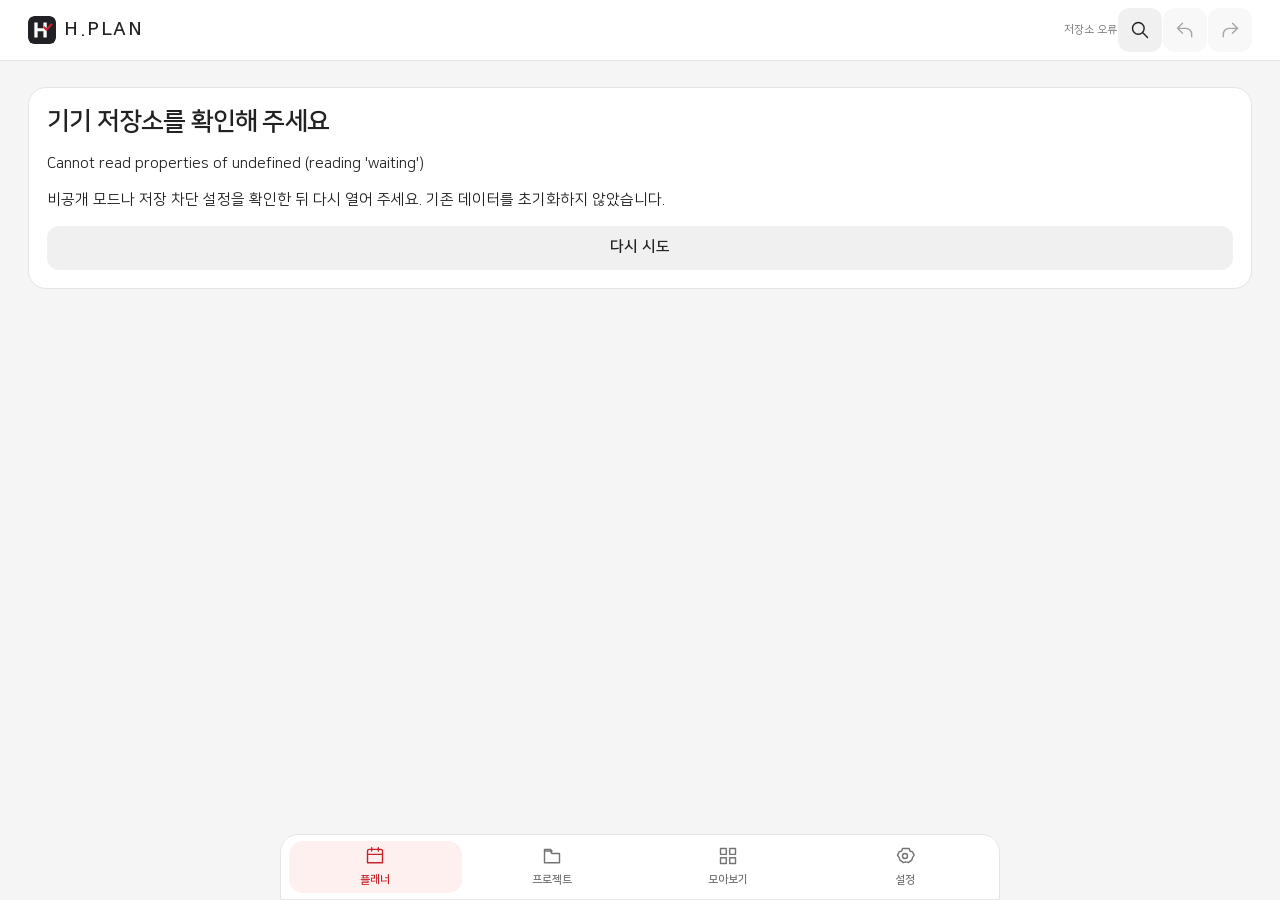
==== app/index.html @ 2fb83f37 "Add H.PLAN mobile planner PWA with local storage and Drive sync" ====
<!doctype html>
<html lang="ko">
  <head>
    <meta charset="utf-8" />
    <meta
      name="viewport"
      content="width=device-width,initial-scale=1,viewport-fit=cover"
    />
    <meta name="theme-color" content="#C9232C" />
    <meta name="apple-mobile-web-app-capable" content="yes" />
    <meta name="apple-mobile-web-app-status-bar-style" content="default" />
    <meta name="apple-mobile-web-app-title" content="H.PLAN" />
    <meta
      name="description"
      content="내 하루를 차분하게. 일정·업무·프로젝트를 정리하는 H.PLAN 모바일 플래너."
    />
    <link rel="manifest" href="manifest.webmanifest" />
    <link rel="apple-touch-icon" href="icons/apple-touch-icon.png" />
    <link rel="icon" href="icons/icon.svg" type="image/svg+xml" />
    <link rel="stylesheet" href="app.css" />
    <title>H.PLAN · 내 하루의 계획</title>
  </head>
  <body>
    <div id="app" class="shell">
      <header class="topbar">
        <a href="#planner" class="brand" aria-label="H.PLAN 플래너"
          ><img src="icons/icon.svg" alt="" width="28" height="28" /><span
            >H.PLAN</span
          ></a
        >
        <div class="top-actions">
          <span id="save-state" role="status">불러오는 중</span
          ><button
            id="search-open"
            class="icon-button"
            aria-label="전체 검색"
          ></button
          ><button id="undo" class="icon-button" aria-label="실행 취소"></button
          ><button
            id="redo"
            class="icon-button"
            aria-label="다시 실행"
          ></button>
        </div>
      </header>
      <div id="notice" role="status" hidden></div>
      <main id="main" tabindex="-1">
        <div class="loading">기록을 안전하게 불러오고 있습니다…</div>
      </main>
      <nav class="bottom-nav" aria-label="주 메뉴">
        <button data-route="planner"></button
        ><button data-route="projects"></button
        ><button data-route="overview"></button
        ><button data-route="settings"></button>
      </nav>
    </div>
    <dialog id="modal" aria-labelledby="modal-title">
      <form id="modal-form">
        <header class="modal-head">
          <h2 id="modal-title"></h2>
          <button
            type="button"
            id="modal-close"
            class="icon-button"
            aria-label="닫기"
          ></button>
        </header>
        <div id="modal-body" class="modal-body"></div>
        <footer id="modal-footer" class="modal-footer"></footer>
      </form>
    </dialog>
    <div id="toast" class="toast" role="status" hidden></div>
    <noscript>H.PLAN을 사용하려면 JavaScript를 허용해 주세요.</noscript>
    <script type="module" src="main.mjs"></script>
  </body>
</html>
---- app/app.css ----
@font-face {
  font-family: NanumSquare;
  src: url(fonts/NanumSquareR.ttf) format("truetype");
  font-display: swap;
  font-weight: 400;
}
@font-face {
  font-family: NanumSquare;
  src: url(fonts/NanumSquareB.ttf) format("truetype");
  font-display: swap;
  font-weight: 700;
}
:root {
  color-scheme: light;
  --bg: #f5f5f5;
  --panel: #fff;
  --ink: #222222;
  --muted: #737373;
  --line: #e5e5e5;
  --red: #c9232c;
  --red-soft: #fff0f0;
  --soft: #f0f0f0;
  --radius: 18px;
  --text: 15px;
  --vh: 100dvh;
  --shadow: 0 12px 40px #28202712;
}
* {
  box-sizing: border-box;
}
html,
body {
  margin: 0;
  height: 100%;
  background: var(--bg);
  color: var(--ink);
  font-family:
    NanumSquare,
    system-ui,
    -apple-system,
    sans-serif;
  font-size: var(--text);
  line-height: 1.5;
  overscroll-behavior: none;
}
body {
  overflow: hidden;
}
body.dark {
  color-scheme: dark;
  --bg: #191919;
  --panel: #252525;
  --ink: #f3f3f3;
  --muted: #ababab;
  --line: #3b3b3b;
  --red: #ff747a;
  --red-soft: #3d252b;
  --soft: #303030;
}
button,
input,
textarea,
select {
  font: inherit;
}
button,
a,
input,
select,
textarea {
  -webkit-tap-highlight-color: transparent;
}
button {
  cursor: pointer;
  border: 0;
  border-radius: 12px;
  background: var(--soft);
  color: var(--ink);
  min-height: 44px;
  padding: 10px 14px;
  touch-action: manipulation;
  font-weight: 700;
}
button:disabled {
  opacity: 0.4;
  cursor: default;
}
button:active:not(:disabled) {
  filter: brightness(0.94);
}
button svg {
  width: 20px;
  height: 20px;
  vertical-align: middle;
  stroke-width: 1.7;
  flex-shrink: 0;
}
a {
  color: var(--red);
  text-underline-offset: 3px;
}
:focus-visible {
  outline: 3px solid var(--red);
  outline-offset: 3px;
}
button.primary {
  background: var(--red);
  color: #fff;
}
button.danger {
  color: var(--red);
  background: var(--red-soft);
}
button.ghost {
  background: transparent;
}
.icon-button {
  display: inline-flex;
  align-items: center;
  justify-content: center;
  min-width: 44px;
  width: 44px;
  height: 44px;
  padding: 10px;
  flex-shrink: 0;
}
input,
textarea,
select {
  min-width: 0;
  max-width: 100%;
  width: 100%;
  border: 1px solid var(--line);
  border-radius: 11px;
  background: var(--panel);
  color: var(--ink);
  padding: 11px 12px;
  min-height: 46px;
  font-size: 16px;
}
textarea {
  resize: vertical;
  min-height: 100px;
}
input[type="checkbox"] {
  width: 22px;
  min-height: 22px;
  flex-shrink: 0;
  accent-color: var(--red);
}
input[type="color"] {
  padding: 5px;
  max-width: 90px;
}
label.field {
  display: grid;
  gap: 7px;
  min-width: 0;
  font-size: 14px;
  font-weight: 700;
}
label.check {
  display: flex;
  align-items: center;
  gap: 10px;
  min-height: 44px;
  font-size: 14px;
}
small,
.muted {
  color: var(--muted);
  font-size: 13px;
}
.shell {
  display: flex;
  flex-direction: column;
  height: var(--vh);
  max-width: 1440px;
  margin: auto;
  padding-left: env(safe-area-inset-left);
  padding-right: env(safe-area-inset-right);
}
.topbar {
  flex-shrink: 0;
  background: var(--panel);
  display: flex;
  justify-content: space-between;
  align-items: center;
  gap: 6px;
  padding: calc(env(safe-area-inset-top) + 8px) 14px 8px;
  border-bottom: 1px solid var(--line);
  z-index: 5;
}
.brand {
  display: flex;
  align-items: center;
  gap: 8px;
  letter-spacing: 1.5px;
  font-size: 19px;
  font-weight: 700;
  text-decoration: none;
  color: var(--ink);
  white-space: nowrap;
}
.brand img {
  border-radius: 6px;
}
.top-actions {
  display: flex;
  align-items: center;
  gap: 1px;
}
.top-actions #save-state {
  font-size: 11px;
  color: var(--muted);
  max-width: 90px;
  overflow: hidden;
  white-space: nowrap;
  text-overflow: ellipsis;
}
.top-actions .icon-button {
  width: 40px;
  min-width: 40px;
}
.bottom-nav {
  flex-shrink: 0;
  display: grid;
  grid-template-columns: repeat(4, 1fr);
  border-top: 1px solid var(--line);
  background: var(--panel);
  padding: 6px 8px calc(env(safe-area-inset-bottom) + 6px);
  gap: 4px;
  z-index: 5;
}
.bottom-nav button {
  background: transparent;
  display: grid;
  justify-items: center;
  gap: 3px;
  padding: 5px 2px;
  border-radius: 14px;
  font-size: 11px;
  min-height: 52px;
  font-weight: 700;
  position: relative;
  color: var(--muted);
}
.bottom-nav button[aria-current="page"] {
  background: var(--red-soft);
  color: var(--red);
}
#main {
  flex: 1;
  overflow: auto;
  min-height: 0;
  overscroll-behavior-y: contain;
  padding: 20px 16px 26px;
  scroll-padding: 20px;
}
#notice {
  padding: 9px 16px;
  font-size: 13px;
  background: var(--red-soft);
  flex-shrink: 0;
}
#notice button {
  padding: 2px 10px;
  min-height: 32px;
  font-size: 13px;
}
h1,
h2,
h3,
p {
  margin: 0;
}
h1 {
  font-size: 25px;
  letter-spacing: -0.8px;
  line-height: 1.3;
}
h2 {
  font-size: 19px;
  letter-spacing: -0.4px;
}
h3 {
  font-size: 16px;
}
.eyebrow {
  font-size: 11px;
  font-weight: 700;
  letter-spacing: 2px;
  color: var(--red);
  margin-bottom: 6px;
}
.heading-row {
  display: flex;
  align-items: center;
  justify-content: space-between;
  gap: 12px;
  margin-bottom: 18px;
}
.heading-row > div {
  min-width: 0;
}
.heading-row p {
  margin-top: 5px;
  color: var(--muted);
  font-size: 13px;
}
.row {
  display: flex;
  align-items: center;
  gap: 8px;
  flex-wrap: wrap;
}
.between {
  justify-content: space-between;
}
.panel {
  background: var(--panel);
  border: 1px solid var(--line);
  border-radius: var(--radius);
  padding: 18px;
  min-width: 0;
}
.stack {
  display: grid;
  gap: 14px;
}
.grid-2 {
  display: grid;
  grid-template-columns: repeat(2, minmax(0, 1fr));
  gap: 12px;
}
.toolbar {
  display: flex;
  align-items: center;
  gap: 6px;
  flex-wrap: wrap;
  margin-bottom: 14px;
}
.toolbar > select {
  flex: 1;
  min-width: 100px;
  max-width: 220px;
  font-size: 14px;
}
.segmented {
  display: flex;
  background: var(--soft);
  border-radius: 12px;
  padding: 3px;
  gap: 2px;
}
.segmented button {
  min-height: 38px;
  background: transparent;
  padding: 6px 12px;
  font-size: 13px;
  flex: 1;
}
.segmented button[aria-pressed="true"] {
  background: var(--panel);
  color: var(--red);
  box-shadow: 0 1px 4px #0001;
}
.calendar-head {
  display: flex;
  align-items: center;
  justify-content: space-between;
  gap: 8px;
  margin-bottom: 12px;
}
.calendar-head strong {
  font-size: 20px;
  letter-spacing: -0.6px;
}
.calendar-head .row {
  gap: 0;
}
.calendar {
  display: grid;
  grid-template-columns: repeat(7, minmax(0, 1fr));
  gap: 3px;
}
.weekday {
  font-size: 11px;
  text-align: center;
  color: var(--muted);
  padding: 5px 0;
}
.weekday:first-child {
  color: var(--red);
}
.calendar-day {
  background: transparent;
  min-height: 49px;
  min-width: 0;
  border-radius: 12px;
  padding: 5px 0;
  font-size: 14px;
  font-weight: 400;
  display: flex;
  flex-direction: column;
  align-items: center;
  justify-content: center;
  gap: 4px;
}
.calendar-day.off {
  opacity: 0.32;
}
.calendar-day.today {
  color: var(--red);
  font-weight: 700;
}
.calendar-day.selected {
  background: var(--red);
  color: white;
  opacity: 1;
  font-weight: 700;
}
.day-dots {
  display: flex;
  gap: 3px;
  height: 4px;
}
.dot {
  width: 4px;
  height: 4px;
  border-radius: 50%;
  background: currentColor;
  opacity: 0.5;
}
.calendar-panel {
  padding: 14px;
}
.planner-layout {
  display: grid;
  gap: 18px;
  align-items: start;
}
.day-header {
  display: flex;
  align-items: center;
  justify-content: space-between;
  gap: 8px;
  margin-bottom: 12px;
}
.day-header h2 {
  font-size: 20px;
}
.chips {
  display: flex;
  gap: 5px;
  overflow: auto;
  scrollbar-width: none;
  padding-bottom: 6px;
}
.chips button {
  min-height: 36px;
  font-size: 12px;
  white-space: nowrap;
  padding: 7px 12px;
  border: 1px solid var(--line);
  background: var(--panel);
  font-weight: 400;
}
.chips button.active {
  background: var(--red-soft);
  color: var(--red);
  border-color: var(--red);
  font-weight: 700;
}
.agenda {
  display: grid;
  gap: 9px;
  margin-top: 10px;
}
.entry {
  display: grid;
  grid-template-columns: 44px minmax(0, 1fr) 40px;
  align-items: start;
  background: var(--panel);
  border: 1px solid var(--line);
  border-radius: 15px;
  padding: 8px 6px 8px 2px;
  position: relative;
}
.entry.child {
  margin-left: 22px;
  border-left: 3px solid var(--line);
}
.entry .entry-content {
  min-width: 0;
  cursor: pointer;
  padding: 6px 2px;
  min-height: 44px;
}
.entry-title {
  font-weight: 700;
  font-size: 15px;
  overflow-wrap: anywhere;
  line-height: 1.55;
  white-space: pre-wrap;
}
.entry.done .entry-title {
  text-decoration: line-through;
  color: var(--muted);
}
.entry.moved .entry-title {
  color: var(--muted);
}
.entry-meta {
  display: flex;
  gap: 6px;
  align-items: center;
  flex-wrap: wrap;
  margin-top: 5px;
  font-size: 11px;
  color: var(--muted);
}
.tag {
  padding: 2px 7px;
  border-radius: 6px;
  background: var(--soft);
  font-size: 11px;
  max-width: 100%;
  overflow-wrap: anywhere;
}
.priority {
  color: var(--red);
}
.entry-check {
  background: transparent;
  border-radius: 50%;
  padding: 11px;
  min-width: 44px;
  min-height: 44px;
  color: var(--muted);
}
.entry-check.checked {
  color: var(--red);
}
.entry-menu {
  background: transparent;
  width: 38px;
  min-width: 38px;
  padding: 9px;
}
.empty {
  text-align: center;
  padding: 35px 16px;
  color: var(--muted);
  font-size: 14px;
  line-height: 1.8;
}
.empty svg {
  width: 34px;
  height: 34px;
  margin-bottom: 12px;
  color: var(--red);
}
.empty button {
  margin-top: 14px;
}
.section-title {
  font-size: 13px;
  color: var(--muted);
  font-weight: 700;
  margin: 18px 0 9px;
}
.project-card {
  display: flex;
  gap: 12px;
  align-items: center;
  text-align: left;
  width: 100%;
  background: var(--panel);
  border: 1px solid var(--line);
  border-radius: 15px;
  padding: 14px;
  margin-bottom: 9px;
  min-width: 0;
}
.project-color {
  width: 8px;
  height: 38px;
  border-radius: 10px;
  flex-shrink: 0;
}
.project-card .info {
  flex: 1;
  min-width: 0;
}
.project-card strong {
  display: block;
  overflow-wrap: anywhere;
}
.project-card p {
  font-size: 12px;
  color: var(--muted);
  margin-top: 4px;
  font-weight: 400;
}
.folder-head {
  display: flex;
  align-items: center;
  justify-content: space-between;
  gap: 6px;
}
.folder-head button {
  background: transparent;
  display: flex;
  align-items: center;
  gap: 8px;
  min-width: 0;
}
.folder-head .folder-name {
  flex: 1;
  justify-content: flex-start;
  text-align: left;
  overflow-wrap: anywhere;
}
.stats {
  display: grid;
  grid-template-columns: repeat(3, minmax(0, 1fr));
  gap: 9px;
  margin-bottom: 18px;
}
.stat {
  padding: 16px 10px;
  background: var(--panel);
  border-radius: 15px;
  border: 1px solid var(--line);
}
.stat strong {
  display: block;
  font-size: 28px;
  font-weight: 700;
  line-height: 1.2;
  letter-spacing: -1px;
}
.stat span {
  font-size: 11px;
  color: var(--muted);
}
.settings-group {
  background: var(--panel);
  border: 1px solid var(--line);
  border-radius: 18px;
  padding: 4px 16px;
}
.setting-row {
  display: flex;
  align-items: center;
  justify-content: space-between;
  gap: 14px;
  padding: 14px 0;
  border-bottom: 1px solid var(--line);
  min-width: 0;
}
.setting-row:last-child {
  border: 0;
}
.setting-row > div {
  flex: 1;
  min-width: 0;
}
.setting-row strong {
  display: block;
  font-size: 14px;
}
.setting-row p {
  font-size: 12px;
  color: var(--muted);
  margin-top: 4px;
  overflow-wrap: anywhere;
}
.setting-row select,
.setting-row input[type="number"] {
  max-width: 125px;
  width: 40%;
  font-size: 16px;
}
.action-list {
  display: grid;
  gap: 8px;
}
.action-list button {
  display: flex;
  align-items: center;
  gap: 12px;
  text-align: left;
  background: var(--panel);
  border: 1px solid var(--line);
  width: 100%;
  padding: 14px;
}
.action-list button span {
  flex: 1;
}
.form-grid {
  display: grid;
  grid-template-columns: repeat(2, minmax(0, 1fr));
  gap: 15px;
}
.full {
  grid-column: 1/-1;
}
.help {
  font-size: 12px;
  color: var(--muted);
  line-height: 1.7;
  overflow-wrap: anywhere;
}
.summary {
  border: 1px solid var(--line);
  padding: 12px;
  border-radius: 12px;
  font-size: 13px;
  white-space: pre-wrap;
  overflow-wrap: anywhere;
}
.summary code {
  font-size: 11px;
}
.search-input {
  margin-bottom: 12px;
}
.view-title {
  display: flex;
  gap: 8px;
  align-items: center;
}
.view-title .count {
  font-size: 12px;
  color: var(--muted);
  font-weight: 400;
}
.month-grid {
  display: grid;
  grid-template-columns: repeat(3, minmax(0, 1fr));
  gap: 10px;
}
.month-button {
  padding: 17px 6px;
  background: var(--panel);
  border: 1px solid var(--line);
}
.month-button small {
  display: block;
  margin-top: 6px;
}
.selected-bar {
  position: sticky;
  top: 0;
  background: var(--ink);
  color: var(--panel);
  border-radius: 12px;
  padding: 10px;
  display: flex;
  align-items: center;
  gap: 4px;
  flex-wrap: wrap;
  z-index: 3;
}
.selected-bar button {
  min-height: 36px;
  padding: 6px 9px;
  font-size: 12px;
  background: transparent;
  color: inherit;
}
.selected-bar span {
  margin-right: auto;
  font-size: 13px;
}
.loading {
  padding: 40px;
  text-align: center;
  color: var(--muted);
}
dialog {
  position: fixed;
  inset: auto 0 0;
  margin: 0 auto;
  width: min(
    100% - env(safe-area-inset-left) - env(safe-area-inset-right),
    660px
  );
  max-width: 100%;
  max-height: calc(var(--vh) - env(safe-area-inset-top) - 12px);
  padding: 0;
  border: 1px solid var(--line);
  border-radius: 24px 24px 0 0;
  background: var(--panel);
  color: var(--ink);
  box-shadow: var(--shadow);
  overflow: hidden;
  transform: translateY(var(--dialog-offset, 0px));
}
dialog::backdrop {
  background: #15101780;
  backdrop-filter: blur(3px);
}
dialog[open] {
  display: flex;
  flex-direction: column;
}
dialog form {
  display: flex;
  flex-direction: column;
  min-height: 0;
  max-height: inherit;
  width: 100%;
}
.modal-head {
  display: flex;
  justify-content: space-between;
  align-items: center;
  gap: 12px;
  border-bottom: 1px solid var(--line);
  padding: 10px 12px 10px 20px;
  flex-shrink: 0;
}
.modal-head h2 {
  font-size: 18px;
  line-height: 1.4;
  overflow-wrap: anywhere;
}
.modal-body {
  overflow: auto;
  overscroll-behavior: contain;
  -webkit-overflow-scrolling: touch;
  padding: 18px 20px;
  min-height: 0;
  scroll-padding: 18px;
  flex: 1;
}
.modal-footer {
  display: flex;
  gap: 8px;
  justify-content: flex-end;
  align-items: center;
  padding: 12px 16px calc(env(safe-area-inset-bottom) + 12px);
  border-top: 1px solid var(--line);
  flex-shrink: 0;
  background: var(--panel);
  flex-wrap: wrap;
}
.modal-footer button {
  flex: 1;
  min-width: 75px;
  max-width: 220px;
}
.modal-footer .danger {
  margin-right: auto;
  flex: 0;
  min-width: 70px;
}
.modal-body .stack {
  gap: 16px;
}
.modal-body .entry {
  box-shadow: none;
}
.modal-body .action-list button {
  border: 0;
  background: var(--soft);
}
.toast {
  position: fixed;
  bottom: calc(env(safe-area-inset-bottom) + 86px);
  left: 50%;
  transform: translateX(-50%);
  max-width: min(90%, 540px);
  width: max-content;
  background: var(--ink);
  color: var(--panel);
  padding: 12px 18px;
  border-radius: 14px;
  font-size: 13px;
  z-index: 99;
  box-shadow: var(--shadow);
  overflow-wrap: anywhere;
  pointer-events: none;
}
.notice-box {
  padding: 13px;
  background: var(--red-soft);
  border-radius: 12px;
  font-size: 13px;
  line-height: 1.7;
}
.switch-check {
  min-height: 44px;
  display: flex;
  align-items: center;
  gap: 8px;
}
.status-dot {
  display: inline-block;
  width: 7px;
  height: 7px;
  background: #6d9a78;
  border-radius: 50%;
  margin-right: 5px;
}
.status-dot.off {
  background: #b0997e;
}
.report-frame {
  width: 100%;
  height: 420px;
  border: 1px solid var(--line);
  border-radius: 12px;
  background: white;
}
.dense .entry {
  padding-top: 2px;
  padding-bottom: 2px;
}
@media (prefers-reduced-motion: reduce) {
  * {
    scroll-behavior: auto;
  }
}
body.reduce-motion * {
  animation: none !important;
  transition: none !important;
}
[hidden] {
  display: none !important;
}
@media (min-width: 700px) {
  #main {
    padding: 26px 28px;
  }
  .planner-layout {
    grid-template-columns: minmax(280px, 0.85fr) minmax(320px, 1.15fr);
  }
  .calendar-panel {
    position: sticky;
    top: 0;
  }
  .bottom-nav {
    max-width: 720px;
    width: 100%;
    align-self: center;
    border: 1px solid var(--line);
    border-radius: 18px 18px 0 0;
  }
  .overview-grid {
    display: grid;
    grid-template-columns: repeat(2, minmax(0, 1fr));
    gap: 18px;
  }
  .settings-layout {
    display: grid;
    grid-template-columns: repeat(2, minmax(0, 1fr));
    gap: 20px;
    align-items: start;
  }
  dialog {
    inset: 0;
    margin: auto;
    max-height: calc(
      var(--vh) - env(safe-area-inset-top) - env(safe-area-inset-bottom) - 32px
    );
    border-radius: 22px;
  }
  .modal-footer {
    padding-bottom: 16px;
  }
  .topbar {
    padding-right: 28px;
    padding-left: 28px;
  }
  .calendar-day {
    min-height: 59px;
  }
  .project-list {
    max-width: 900px;
    margin: auto;
  }
}
@media (max-width: 359px) {
  #main {
    padding: 14px 10px 20px;
  }
  .topbar {
    padding-left: 10px;
    padding-right: 8px;
  }
  .brand {
    font-size: 17px;
    gap: 5px;
  }
  .brand img {
    width: 24px;
    height: 24px;
  }
  .top-actions #save-state {
    display: none;
  }
  .top-actions .icon-button {
    width: 36px;
    min-width: 36px;
  }
  .calendar-panel {
    padding: 10px;
  }
  .calendar {
    gap: 0;
  }
  .calendar-day {
    font-size: 13px;
  }
  .form-grid {
    gap: 12px;
    grid-template-columns: 1fr;
  }
  .full {
    grid-column: auto;
  }
  .modal-body {
    padding: 15px;
  }
  .modal-head {
    padding-left: 15px;
  }
  .stats {
    gap: 6px;
  }
  .stat {
    padding: 12px 8px;
  }
  .stat strong {
    font-size: 24px;
  }
  .segmented button {
    padding: 6px 9px;
  }
  .heading-row {
    gap: 6px;
  }
  h1 {
    font-size: 23px;
  }
}
@media (max-height: 440px) {
  .topbar {
    padding-top: calc(env(safe-area-inset-top) + 2px);
    padding-bottom: 2px;
  }
  .bottom-nav {
    padding-top: 2px;
    padding-bottom: calc(env(safe-area-inset-bottom) + 2px);
  }
  .bottom-nav button {
    display: flex;
    justify-content: center;
    gap: 6px;
    min-height: 40px;
  }
  .modal-head {
    padding-top: 4px;
    padding-bottom: 4px;
  }
  .modal-footer {
    padding-top: 7px;
    padding-bottom: calc(env(safe-area-inset-bottom) + 7px);
  }
  .modal-body {
    padding-top: 12px;
    padding-bottom: 12px;
  }
  .form-grid {
    grid-template-columns: repeat(2, minmax(0, 1fr));
  }
  .form-grid .full {
    grid-column: 1/-1;
  }
}
@media print {
  .topbar,
  .bottom-nav,
  #notice,
  .toast {
    display: none;
  }
  .shell,
  #main {
    height: auto;
    overflow: visible;
  }
  body {
    overflow: visible;
  }
}

/* Shared button geometry; preserve explicit grids/columns above. */
button {
  line-height: 1.35;
  vertical-align: middle;
}
button:not(.calendar-day):not(.month-button):not(.project-card):not(
    .folder-name
  ):not(.entry-check) {
  align-items: center;
  justify-content: center;
  gap: 7px;
}
button.primary,
button.ghost,
button.danger,
.toolbar > button,
.row > button,
.modal-footer > button {
  display: inline-flex;
}
.entry-title {
  font-size: var(--text);
}
.entry {
  grid-template-columns: 44px minmax(0, 1fr) 44px;
}
.entry-menu {
  width: 44px;
  min-width: 44px;
}
.top-actions .icon-button {
  width: 44px;
  min-width: 44px;
}
.drive-compact {
  padding: 16px;
  gap: 10px;
}
.drive-compact .drive-summary {
  display: flex;
  align-items: center;
  gap: 10px;
  min-width: 0;
}
.drive-compact .drive-summary > svg {
  width: 23px;
  height: 23px;
  color: var(--red);
  flex-shrink: 0;
}
.drive-compact .drive-summary > div {
  flex: 1;
  min-width: 0;
}
.drive-compact h2 {
  font-size: 16px;
}
.drive-compact .account {
  font-size: 12px;
  color: var(--muted);
  overflow-wrap: anywhere;
}
.drive-compact .drive-actions {
  display: flex;
  gap: 8px;
  flex-wrap: wrap;
}
.drive-compact .drive-actions > button {
  flex: 1;
  display: inline-flex;
  font-size: 13px;
}
.drive-compact .help {
  font-size: 11px;
}
.drive-compact .notice-box {
  font-size: 12px;
  padding: 10px;
}
.modal-footer button {
  line-height: 1.35;
}
.brand {
  align-items: center;
}
input,
select,
textarea {
  line-height: 1.4;
}
@media (max-width: 430px) {
  .top-actions #save-state {
    display: none;
  }
  .top-actions .icon-button {
    width: 44px;
    min-width: 44px;
  }
}
@media (max-width: 359px) {
  .top-actions .icon-button {
    width: 44px;
    min-width: 44px;
  }
}
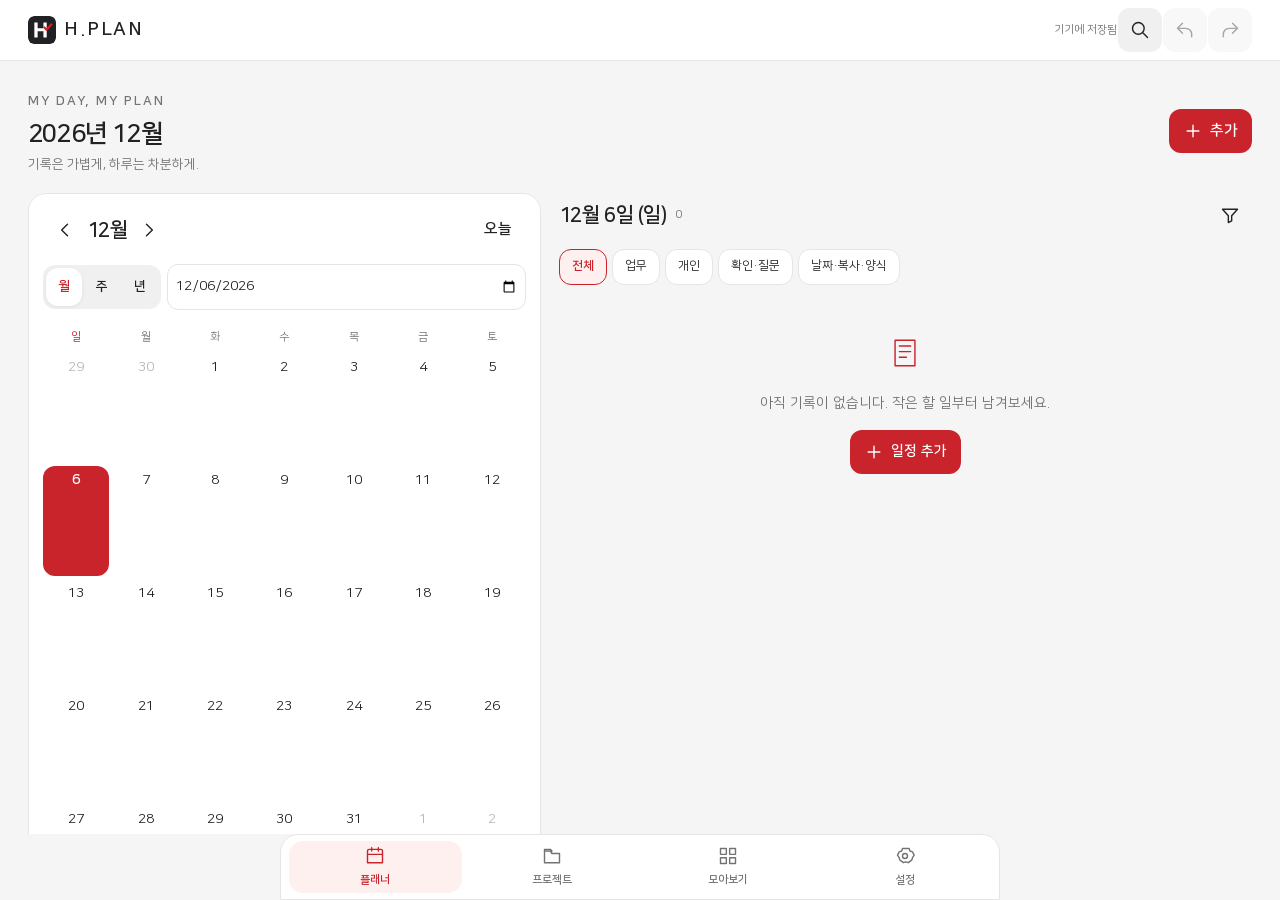
==== commit 545aaf41: "Fix early native widget handoff and bounded mobile sync recovery (web 1.2.5)" ====
--- a/app/index.html
+++ b/app/index.html
@@ -1,6 +1,7 @@
 <!doctype html>
 <html lang="ko">
   <head>
+    <script src="native-bootstrap.js"></script>
     <meta charset="utf-8" />
     <meta
       name="viewport"
--- a/app/app.css
+++ b/app/app.css
@@ -555,7 +555,7 @@
   font-size: 14px;
   line-height: 1.8;
 }
-.empty svg {
+.empty > svg {
   width: 34px;
   height: 34px;
   margin-bottom: 12px;
@@ -1190,6 +1190,29 @@
 textarea {
   line-height: 1.4;
 }
+[hidden] { display: none !important; }
+.timing { border: 1px solid var(--line); border-radius: 14px; padding: 14px; margin: 0; min-width: 0; }
+.timing legend { padding: 0 8px; font-weight: 700; font-size: 14px; }
+.timing .form-grid { margin-top: 12px; }
+.timing input,.timing select,.timing .field { min-width: 0; max-width: 100%; }
+.timing .check { align-self: center; min-height: 44px; }
+.timing-details { min-width: 0; }
+.timing-details summary { cursor: pointer; font-weight: 700; padding: 12px 0; min-height: 44px; }
+.timing-details .timing + .timing { margin-top: 12px; }
+.weekday-choices { display: flex; flex-wrap: wrap; gap: 6px 12px; }
+.google-services .row { flex-wrap: wrap; }
+.google-services .setting-row { flex-wrap: wrap; gap: 12px; }
+.google-services p,.notification-preview { overflow-wrap: anywhere; }
+.google-feature { min-width: 0; padding: 16px 0; border-bottom: 1px solid var(--line); }
+.google-feature:first-of-type { padding-top: 0; }
+.google-feature .setting-row > div { flex: 1 1 180px; min-width: 0; }
+.google-feature .help { margin: 6px 0 12px; }
+.google-feature .row > button { white-space: normal; overflow-wrap: anywhere; }
+.connection-state { display: inline-flex; align-items: center; gap: 7px; max-width: 100%; font-size: 12px; line-height: 1.5; padding: 5px 9px; border: 1px solid var(--line); border-radius: 8px; overflow-wrap: anywhere; }
+.connection-state::before { content: ''; flex: 0 0 5px; width: 5px; height: 5px; border-radius: 50%; background: var(--muted); }
+.connection-state.connected::before { background: var(--ink); }
+.connection-state.error,.connection-state.permission { color: var(--red); }
+.connection-state.error::before,.connection-state.permission::before,.connection-state.syncing::before { background: var(--red); }
 @media (max-width: 430px) {
   .top-actions #save-state {
     display: none;
@@ -1205,3 +1228,7 @@
     min-width: 44px;
   }
 }
+
+.timing .form-grid{align-items:end}.timing .form-grid>label:has(input[name=allDay]){min-height:40px;display:flex;align-items:center;gap:8px}.mobile-day-items{display:flex;flex-direction:column;gap:2px;width:100%;min-width:0}.mobile-day-item{font-size:10px;line-height:1.45;text-align:start;white-space:nowrap;overflow:hidden;text-overflow:ellipsis;border-inline-start:2px solid #da3543;padding-inline-start:3px;display:block;max-width:100%}.calendar-day{min-width:0;height:auto;min-height:110px;justify-content:flex-start;gap:3px;overflow:hidden}.mobile-day-items small{font-size:9px;white-space:nowrap}.timing select[name=eventColorId]{min-height:40px}
+
+.stack,.settings-layout,.settings-layout>*{min-width:0;max-width:100%;grid-template-columns:minmax(0,1fr)}.google-services,.google-feature,.google-feature .setting-row,.google-feature .notice-box{min-width:0;max-width:100%;white-space:normal;overflow-wrap:anywhere;word-break:break-word}.google-services .setting-row{display:flex;flex-wrap:wrap}.google-services .connection-state{flex:0 1 auto}.google-services .row{display:flex;flex-wrap:wrap;min-width:0}.google-services .row button{max-width:100%;min-width:0}html{-webkit-text-size-adjust:100%;text-size-adjust:100%}@media(min-width:900px){.settings-layout{grid-template-columns:repeat(2,minmax(0,1fr))}}
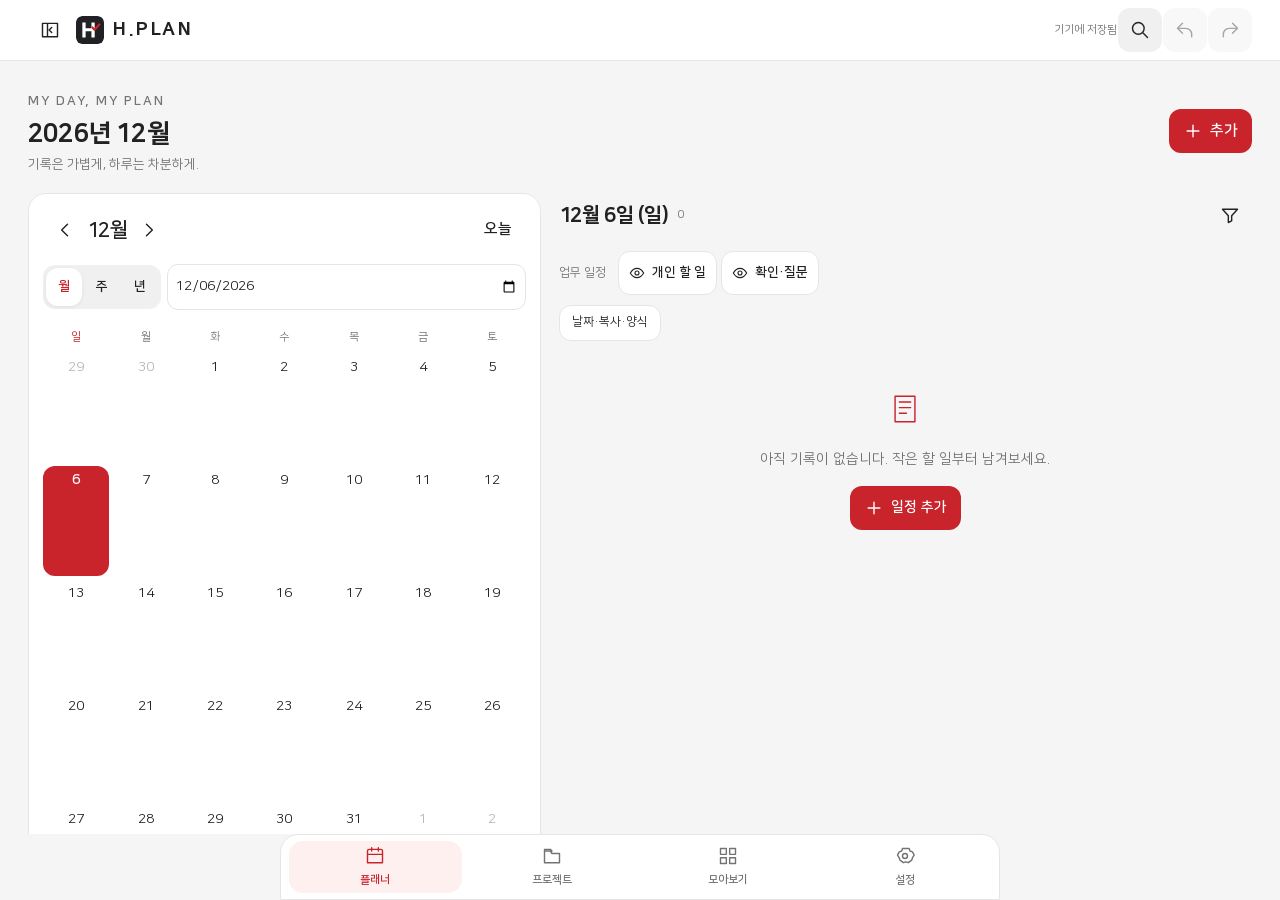
==== commit 9b652980: "Repair mobile Google transport recovery and compact display controls (3.3.3)" ====
--- a/app/index.html
+++ b/app/index.html
@@ -24,11 +24,12 @@
   <body>
     <div id="app" class="shell">
       <header class="topbar">
+        <div class="topbar-leading"><button id="navigation-toggle" class="icon-button ghost" type="button" data-action="layout:navigationCollapsed" aria-controls="primary-navigation" aria-label="주 메뉴 접기" aria-expanded="true"></button>
         <a href="#planner" class="brand" aria-label="H.PLAN 플래너"
           ><img src="icons/icon.svg" alt="" width="28" height="28" /><span
             >H.PLAN</span
           ></a
-        >
+        ></div>
         <div class="top-actions">
           <span id="save-state" role="status">불러오는 중</span
           ><button
@@ -48,7 +49,7 @@
       <main id="main" tabindex="-1">
         <div class="loading">기록을 안전하게 불러오고 있습니다…</div>
       </main>
-      <nav class="bottom-nav" aria-label="주 메뉴">
+      <nav id="primary-navigation" class="bottom-nav" aria-label="주 메뉴">
         <button data-route="planner"></button
         ><button data-route="projects"></button
         ><button data-route="overview"></button
--- a/app/app.css
+++ b/app/app.css
@@ -1,13 +1,13 @@
 @font-face {
   font-family: NanumSquare;
   src: url(fonts/NanumSquareR.ttf) format("truetype");
-  font-display: swap;
+  font-display: block;
   font-weight: 400;
 }
 @font-face {
   font-family: NanumSquare;
   src: url(fonts/NanumSquareB.ttf) format("truetype");
-  font-display: swap;
+  font-display: block;
   font-weight: 700;
 }
 :root {
@@ -210,6 +210,20 @@
   align-items: center;
   gap: 1px;
 }
+.topbar-leading {display:flex;align-items:center;gap:4px;min-width:0}
+#navigation-toggle {width:44px;min-width:44px;height:44px;padding:11px}
+#navigation-toggle[aria-expanded="false"] svg {transform:scaleX(-1)}
+#navigation-toggle svg {transition:transform 140ms ease}
+.navigation-collapsed #main {padding-bottom:calc(20px + env(safe-area-inset-bottom))}
+.section-visibility {display:flex;align-items:center;flex-wrap:wrap;gap:4px;padding:2px 0 10px;min-width:0}
+.section-visibility button {display:inline-flex;align-items:center;gap:6px;min-height:44px;max-width:100%;padding:6px 10px;font-size:13px;color:var(--muted);border:1px solid var(--line);background:transparent}
+.section-visibility button[aria-pressed="true"] {color:var(--ink);background:var(--panel)}
+.section-visibility button span {overflow-wrap:anywhere}
+.section-visibility button {transition:background-color 140ms ease,color 140ms ease,border-color 140ms ease}
+.section-visibility button svg {width:16px;height:16px;flex-shrink:0}
+.section-fixed {font-size:12px;color:var(--muted);padding:0 8px 0 0}
+@media(max-width:480px){.top-actions #save-state{display:none}}
+@media(max-width:359px){.topbar-leading .brand span{display:none}.topbar-leading{gap:0}}
 .top-actions #save-state {
   font-size: 11px;
   color: var(--muted);
@@ -924,6 +938,8 @@
 @media (prefers-reduced-motion: reduce) {
   * {
     scroll-behavior: auto;
+    animation: none !important;
+    transition: none !important;
   }
 }
 body.reduce-motion * {
@@ -1232,3 +1248,31 @@
 .timing .form-grid{align-items:end}.timing .form-grid>label:has(input[name=allDay]){min-height:40px;display:flex;align-items:center;gap:8px}.mobile-day-items{display:flex;flex-direction:column;gap:2px;width:100%;min-width:0}.mobile-day-item{font-size:10px;line-height:1.45;text-align:start;white-space:nowrap;overflow:hidden;text-overflow:ellipsis;border-inline-start:2px solid #da3543;padding-inline-start:3px;display:block;max-width:100%}.calendar-day{min-width:0;height:auto;min-height:110px;justify-content:flex-start;gap:3px;overflow:hidden}.mobile-day-items small{font-size:9px;white-space:nowrap}.timing select[name=eventColorId]{min-height:40px}
 
 .stack,.settings-layout,.settings-layout>*{min-width:0;max-width:100%;grid-template-columns:minmax(0,1fr)}.google-services,.google-feature,.google-feature .setting-row,.google-feature .notice-box{min-width:0;max-width:100%;white-space:normal;overflow-wrap:anywhere;word-break:break-word}.google-services .setting-row{display:flex;flex-wrap:wrap}.google-services .connection-state{flex:0 1 auto}.google-services .row{display:flex;flex-wrap:wrap;min-width:0}.google-services .row button{max-width:100%;min-width:0}html{-webkit-text-size-adjust:100%;text-size-adjust:100%}@media(min-width:900px){.settings-layout{grid-template-columns:repeat(2,minmax(0,1fr))}}
+
+.conflict-group,.conflict-version{min-width:0;overflow-wrap:anywhere}.conflict-version{margin-top:12px}.conflict-version small{display:block;color:var(--muted);margin-top:12px;line-height:1.6}.conflict-actions{display:flex;justify-content:flex-end;margin-top:12px;gap:8px}.conflict-actions button{min-height:44px;white-space:normal;max-width:100%}.drive-actions [data-action="drive-conflicts"]{flex-basis:100%}.drive-summary .connection-state{margin-top:5px}#notice{overflow-wrap:anywhere}
+.field:has(:disabled){opacity:.48}.field :disabled{cursor:not-allowed;background:var(--bg);border-style:dashed}
+[aria-invalid="true"]{border-color:#df4c56!important;background:color-mix(in srgb,#df4c56 12%,var(--panel))!important}
+[data-field-error],.form-errors{color:var(--red);font-size:.85rem;line-height:1.5}.form-errors{padding:12px;border:1px solid var(--red);border-radius:12px;margin-bottom:14px}
+.draft-choice{padding:20px;max-width:460px}.draft-choice h2{margin-top:0}.draft-choice .stack{gap:10px}.draft-choice button{min-height:48px;width:100%}
+.entry{border-left:3px solid var(--event-color,var(--red))}
+@keyframes hplan-dialog-in{from{opacity:0}to{opacity:1}}
+dialog[open]{animation:hplan-dialog-in 140ms ease-out}
+button,input,select,textarea{transition:background-color 120ms ease,border-color 120ms ease,box-shadow 120ms ease}
+button:active:not(:disabled){box-shadow:inset 0 0 0 2px color-mix(in srgb,currentColor 20%,transparent)}
+/* Native color selection stays accessible; the swatch never intercepts a tap. */
+.event-color-control{position:relative;display:block;min-width:0;width:100%}
+.event-color-control select{width:100%;padding-inline-start:42px;min-height:44px}
+.event-color-swatch{position:absolute;inset-inline-start:15px;top:50%;transform:translateY(-50%);width:14px;height:14px;border-radius:4px;box-shadow:0 0 0 1px #80808066;pointer-events:none;z-index:1}
+@media(hover:hover){.entry:hover{background:var(--soft)}button:not(:disabled):hover{filter:brightness(.97)}}
+.entry{transition:background-color 120ms ease,border-color 120ms ease}
+button:focus-visible,a:focus-visible{outline:2px solid var(--red);outline-offset:3px}
+@media(prefers-reduced-motion:reduce){.entry{transition:none}}
+body.reduce-motion .entry{transition:none}
+
+@font-face{font-family:NanumSquare;src:url(fonts/NanumSquareEB.ttf) format('truetype');font-display:block;font-weight:800;font-style:normal}
+html{font-synthesis:none}body,button,input,select,textarea,dialog{font-family:NanumSquare,sans-serif;font-synthesis:none}h1,h2,.brand{font-weight:800}
+@media(prefers-reduced-motion:no-preference){.calendar-day:active{background:var(--red-soft)}.connection-state{transition:color 120ms ease,border-color 120ms ease}}
+body.reduce-motion .connection-state{transition:none}
+/* Text content uses only the three shipped NanumSquare faces. */
+code,pre,kbd,samp,option{font-family:NanumSquare,sans-serif;font-synthesis:none}b,strong{font-weight:700}
+.manual-guide,.manual-guide>*{min-width:0;max-width:100%}.manual-guide p,.manual-guide h3,.manual-guide a{overflow-wrap:anywhere;word-break:break-word}
